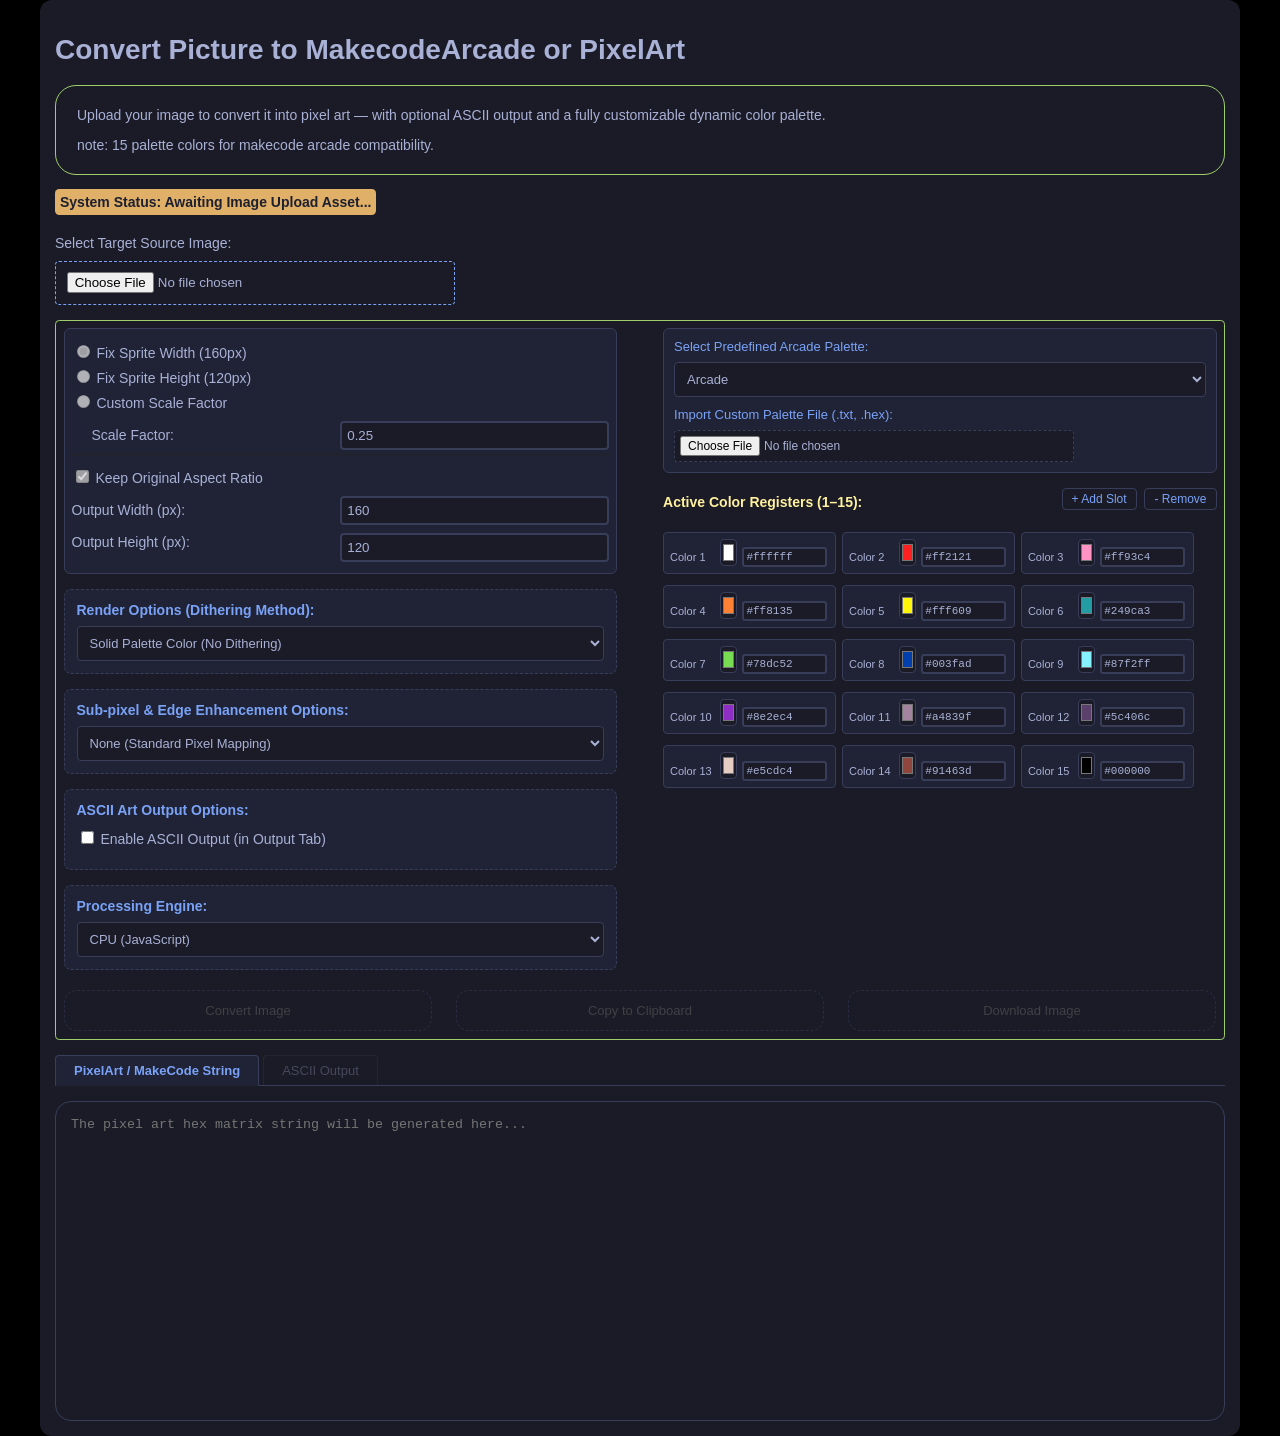
==== index.html @ 79bb74b0 "Add files via upload" ====
<!DOCTYPE html>
<html lang="en">
	<head>
		<meta charset="UTF-8">
		<meta name="viewport" content="width=device-width, initial-scale=1.0">
		<title>convert picture to makecode arcade or pixel art</title>
		<style> html, body { background-color: #000; color: #fff; } </style>
		<link rel="stylesheet" href="style.css">
	</head>
	<body id="body-home">
		<noscript>
			<h1>Convert Picture to MakecodeArcade or PixelArt</h1>
			<br>
			<h2>Note for NoScript User</h2>
			<hr>
			<p>
				this page uses javascript to process pictures and convert them
				to makecode arcade or pixel art with ascii output support
			</p>
		</noscript>
		<script src="htmlinit.js"></script>
		<script type="module" src="app.js"></script>
	</body>
</html>
---- style.css ----
/* style.css — Optimized with display: block/inline/inline-block/none as primary */
*, *::before, *::after { box-sizing: border-box; }

:root {
	--bg-color: #1a1b26;
	--text-color: #a9b1d6;
	--border-color: #383e5a;
	--accent-color: #7aa2f7;
	--terminal-green: #9ece6a;
	--panel-bg: #1f2335;
	--status-bg: #e0af68;
	--status-text: #1d202f;
	--main-font: -apple-system, BlinkMacSystemFont, "Segoe UI", Roboto, Oxygen, Ubuntu, Cantarell, "Open Sans", "Helvetica Neue", sans-serif;
}

body {
	font-family: var(--main-font);
	font-size: 14px;
	padding: 15px;
	border-radius: 12px;
	background-color: var(--bg-color);
	color: var(--text-color);
	max-width: 1200px;
	margin: 0 auto;
	transition: background-color 0.3s ease, color 0.3s ease;
}

input[disabled] { pointer-events: none; cursor: not-allowed; }

/* ============================================================
	 PAGE LOADER
	 ============================================================ */
#page-loader {
	position: fixed;
	top: 0;
	left: 0;
	width: 100%;
	height: 100%;
	background: var(--bg-color);
	z-index: 512;
	display: block;
	transition: opacity 0.5s ease, visibility 0.5s ease;
}

#page-loader > .loader-content {
	position: fixed;
	top: calc(50% - 75px);
	left: 0;
	width: 100%;
	height: 100px;
}

#page-loader > h1 {
	margin: 10px;
}

@keyframes fadeOutOnPageLoaded {
	from { opacity: 1; }
	to { opacity: 0; }
}

@keyframes scaleUpOnPageLoaded {
	to { transform: scale(192%, 192%); }
}

#page-loader.hidden {
	animation: fadeOutOnPageLoaded 0.5s ease-out;
	opacity: 0;
	visibility: hidden;
	pointer-events: none;
}

#page-loader.hidden > .loader-content {
	animation: scaleUpOnPageLoaded 0.5s ease-out;
}

.loader-content {
	text-align: center;
	display: block;
}

.loader-spinner {
	width: 50px;
	height: 50px;
	border: 4px solid var(--border-color);
	border-top: 4px solid var(--accent-color);
	border-radius: 50%;
	animation: spin 1s linear infinite;
	margin: 0 auto 20px auto;
	display: block;
}

.loader-text {
	font-size: 18px;
	font-weight: bold;
	color: var(--accent-color);
	margin-bottom: 8px;
	display: block;
}

.loader-sub {
	font-size: 13px;
	color: var(--text-color);
	opacity: 0.7;
	display: block;
}

@keyframes spin {
	0% { transform: rotate(0deg); }
	100% { transform: rotate(360deg); }
}

#parameters {
	border: 1px solid var(--terminal-green);
	background: var(--bg-color);
	color: var(--text-color);
	margin: 5px 0;
	padding: 7.5px;
	border-radius: 0.3em;
	display: block;
}

#parameters > * {
	margin-bottom: 20px;
	display: block;
}

#parameters > *:last-child { margin-bottom: 0; }

.settings-group { display: block; }

.settings-group::after {
	content: "";
	display: block;
	clear: both;
}

.half {
	display: block;
	float: left;
	width: 48%;
	min-width: 300px;
}

.size-settings-grid {
	background: var(--panel-bg);
	padding: 7px;
	border-radius: 6px;
	border: 1px solid var(--border-color);
	margin-bottom: 15px;
	display: block;
}

.size-settings-grid::after {
	content: "";
	display: block;
	clear: both;
}

.size-settings-grid label {
	margin: 6px 0;
	display: block;
	cursor: pointer;
}

.size-settings-grid label.full-row {
	width: 100%;
	clear: both;
	display: block;
}

.size-settings-grid label:not(.full-row) {
	display: block;
	float: left;
	width: 45%;
	padding-top: 4px;
}

.size-settings-grid input[type="number"] {
	margin: 4px 0;
	display: block;
	float: right;
	width: 50%;
}

.dropdown-selection-group {
	padding: 12px;
	border: 1px dashed var(--border-color);
	border-radius: 0.5em;
	clear: both;
	margin-top: 15px;
	background: var(--panel-bg);
	display: block;
}

.dropdown-label {
	margin-top: 0;
	margin-bottom: 8px;
	font-weight: bold;
	color: var(--accent-color);
	display: block;
}

.custom-dropdown {
	width: 100%;
	background-color: var(--bg-color);
	color: var(--text-color);
	border: 1px solid var(--border-color);
	border-radius: 0.3em;
	padding: 8px;
	font-family: var(--main-font);
	font-size: 13px;
	display: block;
}

.custom-dropdown optgroup {
	font-weight: bold;
	color: var(--accent-color);
	background: var(--panel-bg);
}

.custom-dropdown option {
	color: var(--text-color);
	background: var(--bg-color);
}

.action-buttons {
	display: block;
	width: 100%;
	margin-top: 15px;
	text-align: center;
}

.action-buttons::after {
	content: "";
	display: block;
	clear: both;
}

.action-buttons button {
	display: block;
	float: left;
	width: 32%;
	margin-right: 2%;
	color: var(--text-color);
	background-color: var(--bg-color);
	border: 1px solid var(--border-color);
	border-radius: 1em;
	padding: 12px 8px;
	cursor: pointer;
	font-size: 13px;
	text-align: center;
}

.action-buttons button:last-child {
	margin-right: 0;
	display: block;
}

.action-buttons button:disabled {
	border-color: var(--border-color);
	border-style: dashed;
	color: #666;
	cursor: not-allowed;
	opacity: 0.5;
}

.colorboard {
	display: block;
	float: right;
	width: 48%;
}

.colorboard .colorpad {
	display: block;
	margin-top: 10px;
}

.colorboard .colorpad::after {
	content: "";
	display: block;
	clear: both;
}

.colorboard .colorpad .color-pair {
	display: block;
	float: left;
	width: 31.33%;
	margin: 1% 1% 1% 0;
	background: var(--panel-bg);
	padding: 6px;
	border-radius: 4px;
	border: 1px solid var(--border-color);
}

.colorboard .colorpad .color-pair input[type="color"] {
	padding: 0px;
	width: 1.3em;
	margin-right: 5px;
	display: inline-block;
}

.colorboard .colorpad .color-pair label {
	display: inline-block;
	margin: 0;
	width: 50px;
	font-size: 11px;
	vertical-align: middle;
}

.colorboard .colorpad .color-pair .colortext {
	display: inline-block;
	margin: 0;
	width: calc(100% - 75px);
	font-size: 11px;
	padding: 2px;
	vertical-align: middle;
	font-family: monospace;
}

label { display: block; margin: 10px 0; }

input {
	background-color: var(--bg-color);
	border-color: var(--border-color);
	color: var(--text-color);
	border-style: solid;
	border-radius: 0.3em;
	padding: 5px;
	font-family: var(--main-font);
}

div.tab-panel textarea {
	clear: both;
	display: block;
	border-radius: 1.2em;
	background-color: var(--bg-color);
	color: var(--terminal-green);
	width: 100%;
	padding: 15px;
	min-height: 20rem;
	margin-top: 15px;
	resize: none;
	white-space: pre;
	overflow: auto;
	font-family: monospace;
	border: 1px solid var(--border-color);
}

#status {
	margin-bottom: 10px;
	background-color: var(--status-bg);
	color: var(--status-text);
	padding: 5px;
	border-radius: 0.3em;
	display: inline-block;
	font-weight: bold;
}

#status {
	position: sticky;
	top: 10px;
	z-index: 100;
}

.image-preview-container {
	display: none;
	margin: 20px 0;
	width: 100%;
}

.image-preview-container::after {
	content: "";
	display: block;
	clear: both;
}

.preview-box {
	display: block;
	float: left;
	width: 49%;
	margin-right: 2%;
	background: var(--panel-bg);
	border: 1px dashed var(--accent-color);
	border-radius: 8px;
	padding: 12px;
}

.preview-box:last-child {
	margin-right: 0;
	float: right;
	display: block;
}

.preview-box h3 {
	margin-top: 0;
	margin-bottom: 10px;
	font-size: 13px;
	color: var(--text-color);
	opacity: 0.8;
}

#original-preview-zone {
	width: 100%;
	display: block;
	text-align: center;
}

#original-preview-zone img, canvas {
	width: 100%;
	height: auto;
	object-fit: contain;
	image-rendering: pixelated;
	background-image:
		linear-gradient(45deg, #222 25%, transparent 25%),
		linear-gradient(-45deg, #222 25%, transparent 25%),
		linear-gradient(45deg, transparent 75%, #222 75%),
		linear-gradient(-45deg, transparent 75%, #222 75%);
	background-size: 10px 10px;
	background-position: 0 0, 0 5px, 5px -5px, -5px 0px;
	background-color: #151515;
	border-radius: 4px;
	padding: 5px;
	margin: 0 auto;
	display: block;
}

.resolution-info {
	font-size: 11px;
	color: var(--accent-color);
	background: var(--bg-color);
	padding: 4px 8px;
	border-radius: 4px;
	margin-bottom: 8px;
	border: 1px solid var(--border-color);
	font-family: monospace;
	display: inline-block;
}

div.output {
	display: block;
	width: 100%;
	padding: 0;
	margin: 0;
	border: none;
	text-align: center;
}

body > img:not(.show) {
	position: absolute;
	right: -10000%;
	top: -10000%;
}

#info {
	background-color: var(--bg-color);
	border: 1px solid var(--terminal-green);
	color: var(--text-color);
	margin-bottom: 1em;
	padding: 0.5em 1.5em;
	border-radius: 1.5em;
	display: block;
}

input[type="file"] {
	background-color: var(--bg-color);
	border-color: var(--border-color);
	color: var(--text-color);
	padding: 0.8em;
	border: 1px dashed var(--accent-color);
	display: block;
	margin-bottom: 15px;
	width: 100%;
	max-width: 400px;
}

.palette-loader-container {
	margin-bottom: 15px;
	background: var(--panel-bg);
	padding: 10px;
	border-radius: 6px;
	border: 1px solid var(--border-color);
	display: block;
}

.palette-loader-container label {
	margin: 0 0 8px 0;
	font-size: 13px;
	color: var(--accent-color);
	display: block;
}

.palette-loader-container input[type="file"] {
	margin: 0;
	padding: 5px;
	font-size: 12px;
	border-color: var(--border-color);
	display: block;
}

#notification-popup-overlay {
	display: none;
	position: fixed;
	top: 0;
	left: 0;
	width: 100%;
	height: 100%;
	background: rgba(0, 0, 0, 0.6);
	z-index: 10000;
	backdrop-filter: blur(2px);
	text-align: center;
	padding-top: 50px;
}

.popup-error-card {
	display: inline-block;
	text-align: left;
	background: var(--panel-bg);
	color: var(--accent-color);
	border: 1px solid var(--border-color);
	border-radius: 8px;
	width: 90%;
	max-width: 550px;
	box-shadow: 0 10px 30px rgba(0,0,0,0.7);
	font-family: monospace;
	overflow: hidden;
	animation: slideDownFade 0.3s ease-out;
}

.popup-header {
	background: var(--bg-color);
	padding: 12px 16px;
	font-weight: bold;
	border-bottom: 1px solid var(--border-color);
	display: block;
}

.popup-header::after {
	content: "";
	display: block;
	clear: both;
}

.popup-header span {
	float: left;
	line-height: 24px;
	display: inline-block;
}

.popup-header .popup-close-btn {
	float: right;
	display: inline-block;
}

.popup-body {
	padding: 16px;
	font-size: 13px;
	color: var(--text-color);
	display: block;
}

.popup-controls {
	margin-top: 12px;
	display: block;
}

.popup-toggle-btn {
	background: var(--bg-color);
	color: var(--accent-color);
	border: 1px solid var(--border-color);
	padding: 5px 10px;
	cursor: pointer;
	border-radius: 4px;
	font-size: 11px;
}

.popup-toggle-btn:hover { opacity: 0.9; }

.popup-body textarea#popup-err-stack {
	display: none;
	resize: none;
	background: #0d0d0d;
	padding: 10px;
	border-radius: 4px;
	border: 1px solid #252525;
	overflow-x: auto;
	color: #ff8888;
	font-size: 12px;
	margin-top: 10px;
	width: 100%;
	height: 200px;
	overflow-y: auto;
}

.popup-close-btn {
	background: var(--accent-color);
	color: var(--status-text);
	border: none;
	padding: 6px 14px;
	cursor: pointer;
	font-family: monospace;
	font-weight: bold;
	border-radius: 4px;
	font-size: 12px;
}

.popup-close-btn:hover { opacity: 0.9; }

@keyframes slideDownFade {
	from { transform: translateY(-20px); opacity: 0; }
	to { transform: translateY(0); opacity: 1; }
}

.palette-header-row {
	display: block;
	margin-bottom: 6px;
}

.palette-header-row::after {
	content: "";
	display: block;
	clear: both;
}

.palette-header-row > span {
	float: left;
	line-height: 28px;
	display: inline-block;
}

.palette-action-btns {
	float: right;
	display: inline-block;
}

.palette-slot-btn {
	background: var(--bg-color);
	color: var(--accent-color);
	border: 1px solid var(--border-color);
	border-radius: 4px;
	padding: 3px 9px;
	cursor: pointer;
	font-size: 12px;
	font-family: var(--main-font);
	margin-left: 4px;
}

.palette-slot-btn:disabled {
	opacity: 0.4;
	cursor: not-allowed;
}

.palette-slot-btn:hover:not(:disabled) {
	background: var(--panel-bg);
}

.output-tabs {
	display: block;
	margin-top: 15px;
	border-bottom: 1px solid var(--border-color);
}

.output-tabs::after {
	content: "";
	display: block;
	clear: both;
}

.tab-btn {
	display: block;
	float: left;
	background: var(--bg-color);
	color: var(--text-color);
	border: 1px solid var(--border-color);
	border-bottom: none;
	border-radius: 4px 4px 0 0;
	padding: 7px 18px;
	cursor: pointer;
	font-size: 13px;
	font-family: var(--main-font);
	margin-right: 4px;
	opacity: 0.6;
}

.tab-btn.active {
	background: var(--panel-bg);
	color: var(--accent-color);
	opacity: 1;
	font-weight: bold;
	border-bottom: 1px solid var(--panel-bg);
	margin-bottom: -1px;
	position: relative;
	z-index: 1;
}

.tab-btn:disabled {
	opacity: 0.3;
	cursor: not-allowed;
}

.tab-panel { display: none; }

.tab-panel.active { display: block; }

#ascii-output {
	font-size: 9px;
	line-height: 1.1;
	letter-spacing: 0;
	white-space: pre;
}

#ascii-sub-options {
	margin-top: 8px;
	padding-top: 8px;
	border-top: 1px dashed var(--border-color);
	display: none;
}

#ascii-sub-options label {
	margin: 6px 0 4px 0;
	font-size: 12px;
	color: var(--accent-color);
	display: block;
}

#ascii-width-input {
	width: 80px;
	display: inline-block;
}

/* ==========================================================================
	 RESPONSIVE LAYER (Float & Percentages only)
	 ========================================================================== */

@media (max-width: 960px) {
	body { padding: 10px; }
	#status { position: sticky; top: 10px; z-index: 100; }
	.half, .colorboard {
		float: none;
		width: 100%;
		margin-bottom: 25px;
		display: block;
	}
	.colorboard .colorpad .color-pair {
		width: 31.33%;
		margin: 1%;
		display: block;
	}
	.preview-box {
		float: none;
		width: 100%;
		margin-right: 0;
		margin-bottom: 20px;
		display: block;
	}
}

@media (max-width: 700px) {
	.colorboard .colorpad .color-pair {
		width: 31.33%;
		margin: 6px 3px;
		display: block;
	}
	.action-buttons button {
		width: 100%;
		float: none;
		margin-right: 0;
		margin-bottom: 12px;
		display: block;
	}
	.action-buttons button:last-child {
		margin-bottom: 0;
		display: block;
	}
}

@media (max-width: 480px) {
	.colorboard .colorpad .color-pair {
		width: 48%;
		margin: 6px 3px;
		display: block;
	}
	.size-settings-grid label:not(.full-row) { width: 48%; }
	.size-settings-grid input[type="number"] { width: 48%; }
}

@media (max-width: 340px) {
	body { max-width: 340px; }
	.colorboard .colorpad .color-pair {
		width: 100%;
		margin: 6px 0;
		float: none;
		display: block;
	}
	.size-settings-grid { clear: both; }
	.size-settings-grid label:not(.full-row) {
		float: none;
		width: 100%;
		display: block;
	}
	.size-settings-grid input[type="number"] {
		float: none;
		width: 100%;
		margin-bottom: 10px;
		display: block;
	}
}
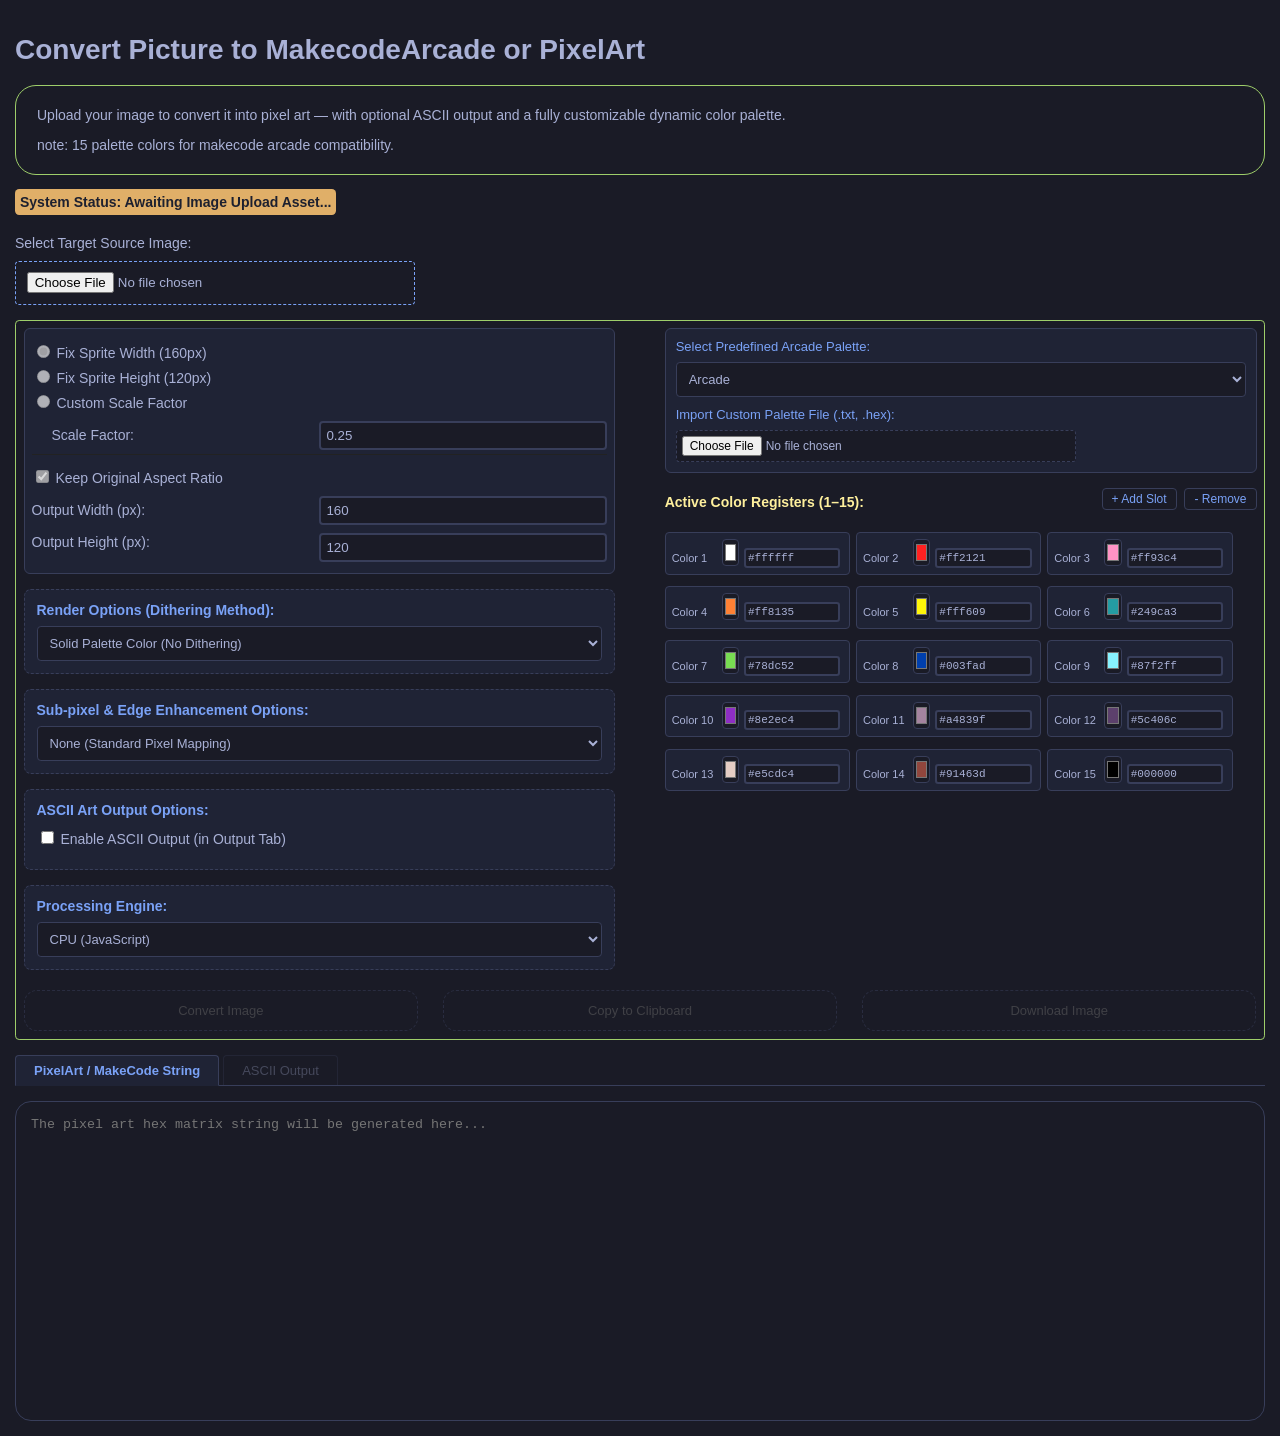
==== commit 81e6cdd1: "Add files via upload" ====
--- a/index.html
+++ b/index.html
@@ -19,6 +19,9 @@
 			</p>
 		</noscript>
 		<script src="htmlinit.js"></script>
-		<script type="module" src="app.js"></script>
+		<script src="matrix-engine.js"></script>
+		<script src="gl-matrix-engine.js"></script>
+		<script src="anim-proc.js"></script>
+		<script src="app.js"></script>
 	</body>
 </html>
--- a/style.css
+++ b/style.css
@@ -17,13 +17,13 @@
 	font-family: var(--main-font);
 	font-size: 14px;
 	padding: 15px;
-	border-radius: 12px;
 	background-color: var(--bg-color);
 	color: var(--text-color);
-	max-width: 1200px;
 	margin: 0 auto;
 	transition: background-color 0.3s ease, color 0.3s ease;
 }
+
+body > h1 { position: relative; z-index: 720; }
 
 input[disabled] { pointer-events: none; cursor: not-allowed; }
 
@@ -34,24 +34,20 @@
 	position: fixed;
 	top: 0;
 	left: 0;
-	width: 100%;
-	height: 100%;
+	width: 128%;
+	height: 128%;
 	background: var(--bg-color);
 	z-index: 512;
-	display: block;
 	transition: opacity 0.5s ease, visibility 0.5s ease;
 }
 
 #page-loader > .loader-content {
 	position: fixed;
-	top: calc(50% - 75px);
+	top: calc(64% - 150px);
 	left: 0;
+	text-align: center;
 	width: 100%;
 	height: 100px;
-}
-
-#page-loader > h1 {
-	margin: 10px;
 }
 
 @keyframes fadeOutOnPageLoaded {
@@ -804,4 +800,10 @@
 		margin-bottom: 10px;
 		display: block;
 	}
+}
+
+*[state="disabled"] {
+	cursor: not-allowed;
+	background-color: var(--bg-color);
+	color: var(--text-color);
 }
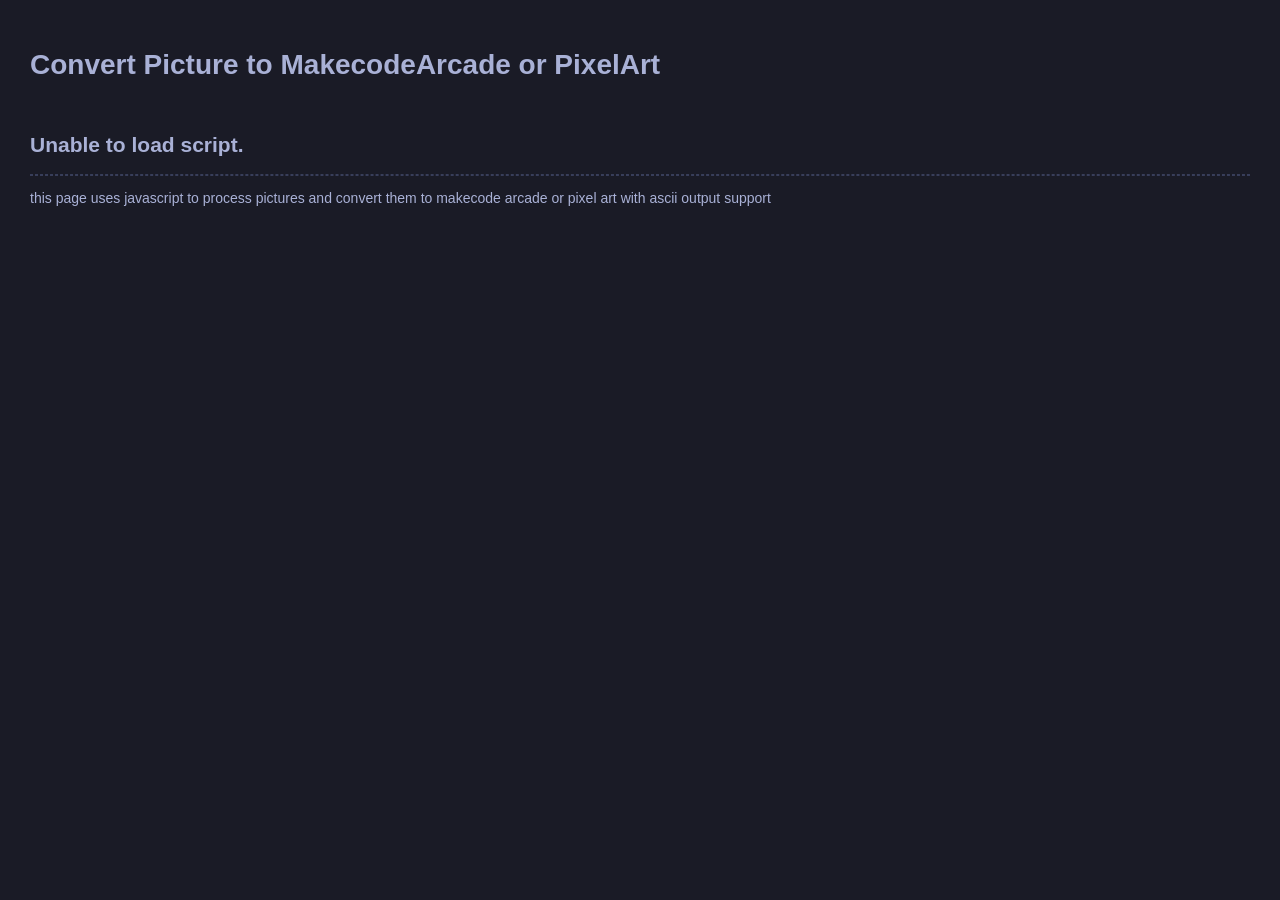
==== commit faa41b55: "Add files via upload" ====
--- a/index.html
+++ b/index.html
@@ -4,20 +4,23 @@
 		<meta charset="UTF-8">
 		<meta name="viewport" content="width=device-width, initial-scale=1.0">
 		<title>convert picture to makecode arcade or pixel art</title>
-		<style> html, body { background-color: #000; color: #fff; } </style>
+		<style> html, body { background-color: #1a1b26; color: #a9b1d6; } body hr { border-style: solid; border-color: #7aa2f7; } </style>
 		<link rel="stylesheet" href="style.css">
 	</head>
-	<body id="body-home">
-		<noscript>
-			<h1>Convert Picture to MakecodeArcade or PixelArt</h1>
+	<body>
+		<h1>Convert Picture to MakecodeArcade or PixelArt</h1>
+		<div id="html-home">
 			<br>
-			<h2>Note for NoScript User</h2>
+			<h2>Unable to load script.</h2>
 			<hr>
 			<p>
 				this page uses javascript to process pictures and convert them
 				to makecode arcade or pixel art with ascii output support
 			</p>
-		</noscript>
+			<noscript>
+				<p>for NoScript user.</p>
+			</noscript>
+		</div><!---->
 		<script src="htmlinit.js"></script>
 		<script src="matrix-engine.js"></script>
 		<script src="gl-matrix-engine.js"></script>
--- a/style.css
+++ b/style.css
@@ -10,10 +10,11 @@
 	--panel-bg: #1f2335;
 	--status-bg: #e0af68;
 	--status-text: #1d202f;
-	--main-font: -apple-system, BlinkMacSystemFont, "Segoe UI", Roboto, Oxygen, Ubuntu, Cantarell, "Open Sans", "Helvetica Neue", sans-serif;
-}
-
-body {
+	--main-font: -apple-system, BlinkMacSystemFont, "Segoe UI", Roboto, Oxygen, Ubuntu, Cantarell, "Noto Sans", "Open Sans", "Helvetica Neue", sans-serif;
+	--main-mono-font: Consolas, Monaco, "Lucida Console", "Liberation Mono", "Noto Sans Mono", "Open Sans Mono", "DejaVu Sans Mono", "Bitstream Vera Sans Mono", Courier, "Courier New", monospace;
+}
+
+html, body, div#html-home {
 	font-family: var(--main-font);
 	font-size: 14px;
 	padding: 15px;
@@ -23,9 +24,33 @@
 	transition: background-color 0.3s ease, color 0.3s ease;
 }
 
+body hr {
+	border-style: solid;
+	border-color: #7aa2f7;
+}
+
+div hr {
+	border-style: dashed;
+	border-color: #383e5a;
+}
+
+div#html-home { padding: 0;}
+
 body > h1 { position: relative; z-index: 720; }
 
 input[disabled] { pointer-events: none; cursor: not-allowed; }
+
+input[type="file"] {
+	background-color: var(--panel-color);
+	border-color: var(--border-color);
+	color: var(--text-color);
+	padding: 0.8em;
+	border: 1px dashed var(--accent-color);
+	display: block;
+	margin-bottom: 15px;
+	width: 100%;
+	max-width: 400px;
+}
 
 /* ============================================================
 	 PAGE LOADER
@@ -157,6 +182,7 @@
 	margin: 6px 0;
 	display: block;
 	cursor: pointer;
+	width: 45%;
 }
 
 .size-settings-grid label.full-row {
@@ -176,7 +202,19 @@
 	margin: 4px 0;
 	display: block;
 	float: right;
-	width: 50%;
+	max-width: 100%;
+	width: 45%;
+}
+
+.size-settings-grid input[type="file"] {
+	margin: 0;
+	padding: 5px;
+	font-size: 12px;
+	border-color: var(--border-color);
+	display: block;
+	float: right;
+	max-width: 100%;
+	width: 45%;
 }
 
 .dropdown-selection-group {
@@ -198,6 +236,7 @@
 }
 
 .custom-dropdown {
+	max-width: 100%;
 	width: 100%;
 	background-color: var(--bg-color);
 	color: var(--text-color);
@@ -281,7 +320,7 @@
 .colorboard .colorpad .color-pair {
 	display: block;
 	float: left;
-	width: 31.33%;
+	width: 17.33%;
 	margin: 1% 1% 1% 0;
 	background: var(--panel-bg);
 	padding: 6px;
@@ -311,7 +350,7 @@
 	font-size: 11px;
 	padding: 2px;
 	vertical-align: middle;
-	font-family: monospace;
+	font-family: var(--main-mono-font);
 }
 
 label { display: block; margin: 10px 0; }
@@ -339,7 +378,7 @@
 	resize: none;
 	white-space: pre;
 	overflow: auto;
-	font-family: monospace;
+	font-family: var(--main-mono-font);
 	border: 1px solid var(--border-color);
 }
 
@@ -429,7 +468,7 @@
 	border-radius: 4px;
 	margin-bottom: 8px;
 	border: 1px solid var(--border-color);
-	font-family: monospace;
+	font-family: var(--main-mono-font);
 	display: inline-block;
 }
 
@@ -456,18 +495,6 @@
 	padding: 0.5em 1.5em;
 	border-radius: 1.5em;
 	display: block;
-}
-
-input[type="file"] {
-	background-color: var(--bg-color);
-	border-color: var(--border-color);
-	color: var(--text-color);
-	padding: 0.8em;
-	border: 1px dashed var(--accent-color);
-	display: block;
-	margin-bottom: 15px;
-	width: 100%;
-	max-width: 400px;
 }
 
 .palette-loader-container {
@@ -518,7 +545,7 @@
 	width: 90%;
 	max-width: 550px;
 	box-shadow: 0 10px 30px rgba(0,0,0,0.7);
-	font-family: monospace;
+	font-family: var(--main-mono-font);
 	overflow: hidden;
 	animation: slideDownFade 0.3s ease-out;
 }
@@ -573,6 +600,7 @@
 .popup-toggle-btn:hover { opacity: 0.9; }
 
 .popup-body textarea#popup-err-stack {
+	font-family: var(--main-mono-font);
 	display: none;
 	resize: none;
 	background: #0d0d0d;
@@ -594,7 +622,7 @@
 	border: none;
 	padding: 6px 14px;
 	cursor: pointer;
-	font-family: monospace;
+	font-family: var(--main-mono-font);
 	font-weight: bold;
 	border-radius: 4px;
 	font-size: 12px;
@@ -728,9 +756,34 @@
 	 RESPONSIVE LAYER (Float & Percentages only)
 	 ========================================================================== */
 
+@media (max-width: 1810px) {
+	.colorboard .colorpad .color-pair {
+		display: block;
+		float: left;
+		width: 21.33%;
+		margin: 1% 1% 1% 0;
+		background: var(--panel-bg);
+		padding: 6px;
+		border-radius: 4px;
+		border: 1px solid var(--border-color);
+	}
+}
+
+@media (max-width: 1410px) {
+	.colorboard .colorpad .color-pair {
+		display: block;
+		float: left;
+		width: 31.33%;
+		margin: 1% 1% 1% 0;
+		background: var(--panel-bg);
+		padding: 6px;
+		border-radius: 4px;
+		border: 1px solid var(--border-color);
+	}
+}
+
 @media (max-width: 960px) {
 	body { padding: 10px; }
-	#status { position: sticky; top: 10px; z-index: 100; }
 	.half, .colorboard {
 		float: none;
 		width: 100%;
@@ -777,10 +830,10 @@
 		display: block;
 	}
 	.size-settings-grid label:not(.full-row) { width: 48%; }
-	.size-settings-grid input[type="number"] { width: 48%; }
-}
-
-@media (max-width: 340px) {
+	.size-settings-grid input[type="number"], .size-settings-grid input[type="file"] { width: 48%; }
+}
+
+@media (max-width: 380px) {
 	body { max-width: 340px; }
 	.colorboard .colorpad .color-pair {
 		width: 100%;
@@ -788,17 +841,17 @@
 		float: none;
 		display: block;
 	}
-	.size-settings-grid { clear: both; }
-	.size-settings-grid label:not(.full-row) {
+	.size-settings-grid, .dropdown-selection-group { clear: both; display: block; width: 100%; }
+	.size-settings-grid label:not(.full-row), .dropdown-selection-group label {
 		float: none;
+		display: inline;
 		width: 100%;
-		display: block;
-	}
-	.size-settings-grid input[type="number"] {
+	}
+	.size-settings-grid input[type="number"], .size-settings-grid input[type="file"] {
 		float: none;
-		width: 100%;
+		display: inline;
+		width: 80%;
 		margin-bottom: 10px;
-		display: block;
 	}
 }
 
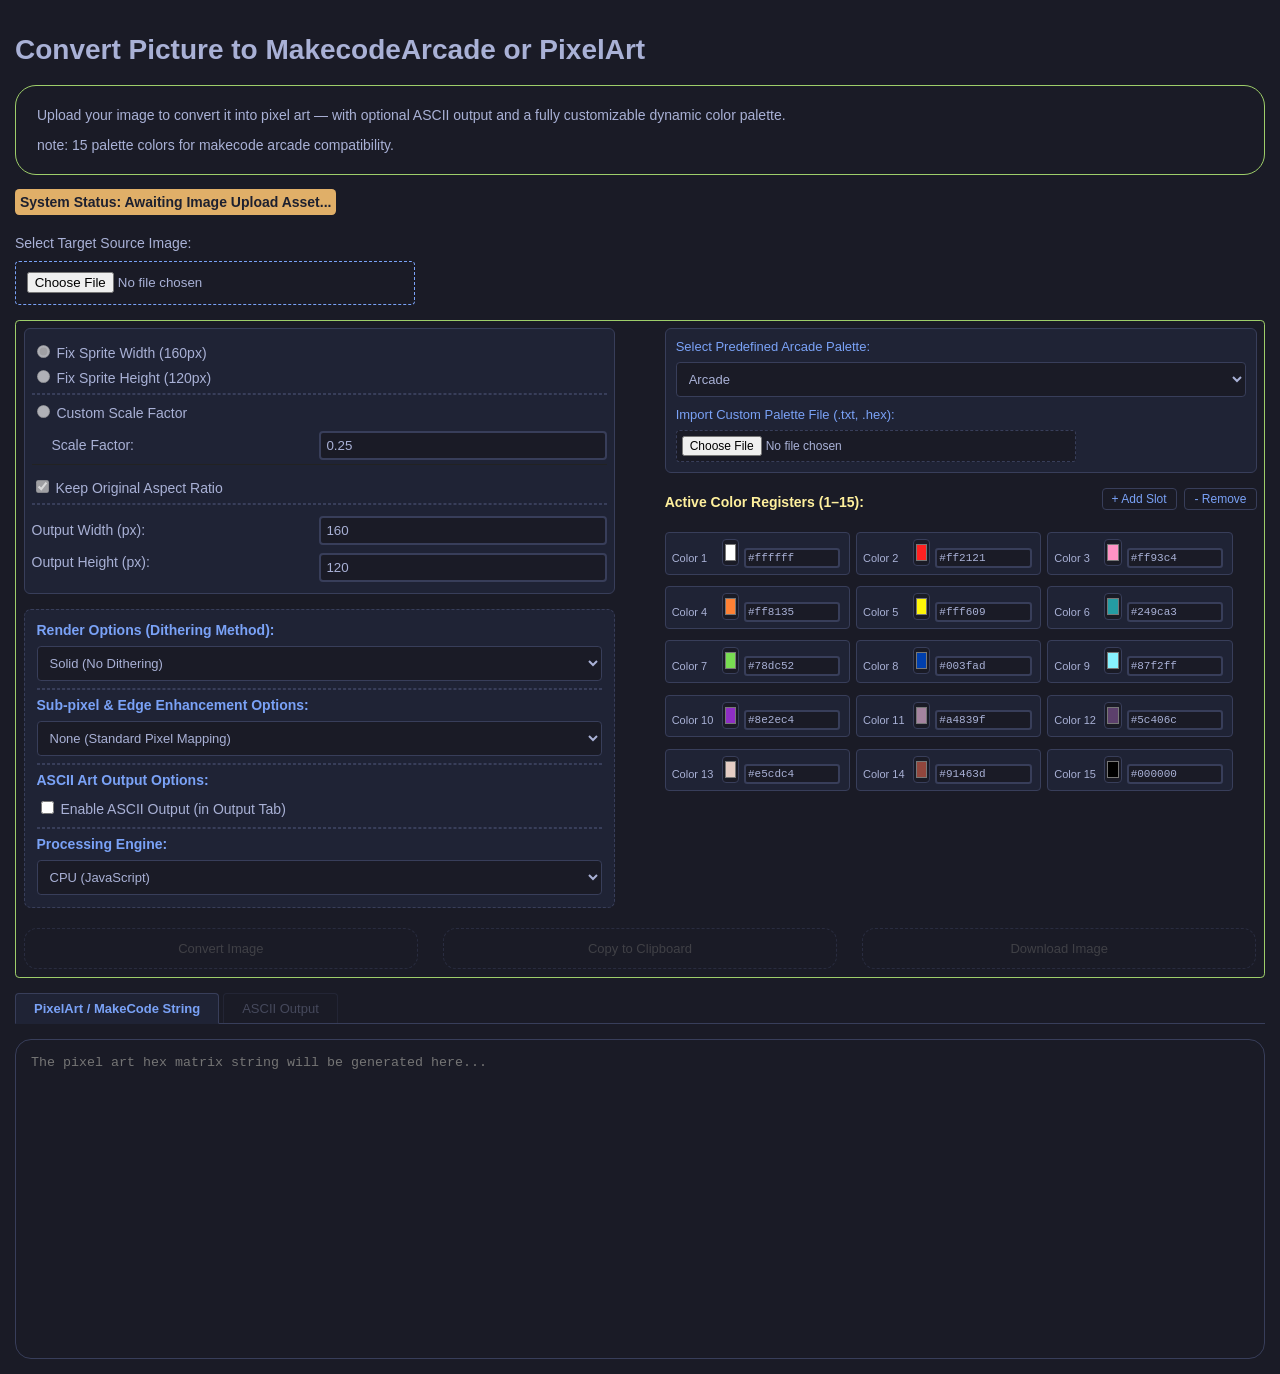
==== commit b0659cf9: "Add files via upload" ====
--- a/index.html
+++ b/index.html
@@ -7,20 +7,19 @@
 		<style> html, body { background-color: #1a1b26; color: #a9b1d6; } body hr { border-style: solid; border-color: #7aa2f7; } </style>
 		<link rel="stylesheet" href="style.css">
 	</head>
-	<body>
+	<body id="body-home">
 		<h1>Convert Picture to MakecodeArcade or PixelArt</h1>
 		<div id="html-home">
-			<br>
-			<h2>Unable to load script.</h2>
-			<hr>
-			<p>
-				this page uses javascript to process pictures and convert them
-				to makecode arcade or pixel art with ascii output support
-			</p>
 			<noscript>
-				<p>for NoScript user.</p>
+				<br>
+				<h2>Note for NoScript User</h2>
+				<hr>
+				<p>
+					this page uses javascript to process pictures and convert them
+					to makecode arcade or pixel art with ascii output support
+				</p>
 			</noscript>
-		</div><!---->
+		</div>
 		<script src="htmlinit.js"></script>
 		<script src="matrix-engine.js"></script>
 		<script src="gl-matrix-engine.js"></script>
--- a/style.css
+++ b/style.css
@@ -10,11 +10,11 @@
 	--panel-bg: #1f2335;
 	--status-bg: #e0af68;
 	--status-text: #1d202f;
-	--main-font: -apple-system, BlinkMacSystemFont, "Segoe UI", Roboto, Oxygen, Ubuntu, Cantarell, "Noto Sans", "Open Sans", "Helvetica Neue", sans-serif;
+	--main-font: -apple-system, BlinkMacSystemFont, "Segoe UI", Roboto, Oxygen, Ubuntu, Cantarell, "Open Sans", "Helvetica Neue", sans-serif;
 	--main-mono-font: Consolas, Monaco, "Lucida Console", "Liberation Mono", "Noto Sans Mono", "Open Sans Mono", "DejaVu Sans Mono", "Bitstream Vera Sans Mono", Courier, "Courier New", monospace;
 }
 
-html, body, div#html-home {
+body {
 	font-family: var(--main-font);
 	font-size: 14px;
 	padding: 15px;
@@ -24,6 +24,8 @@
 	transition: background-color 0.3s ease, color 0.3s ease;
 }
 
+body > h1 { position: relative; z-index: 720; }
+
 body hr {
 	border-style: solid;
 	border-color: #7aa2f7;
@@ -34,23 +36,7 @@
 	border-color: #383e5a;
 }
 
-div#html-home { padding: 0;}
-
-body > h1 { position: relative; z-index: 720; }
-
 input[disabled] { pointer-events: none; cursor: not-allowed; }
-
-input[type="file"] {
-	background-color: var(--panel-color);
-	border-color: var(--border-color);
-	color: var(--text-color);
-	padding: 0.8em;
-	border: 1px dashed var(--accent-color);
-	display: block;
-	margin-bottom: 15px;
-	width: 100%;
-	max-width: 400px;
-}
 
 /* ============================================================
 	 PAGE LOADER
@@ -182,7 +168,6 @@
 	margin: 6px 0;
 	display: block;
 	cursor: pointer;
-	width: 45%;
 }
 
 .size-settings-grid label.full-row {
@@ -202,19 +187,7 @@
 	margin: 4px 0;
 	display: block;
 	float: right;
-	max-width: 100%;
-	width: 45%;
-}
-
-.size-settings-grid input[type="file"] {
-	margin: 0;
-	padding: 5px;
-	font-size: 12px;
-	border-color: var(--border-color);
-	display: block;
-	float: right;
-	max-width: 100%;
-	width: 45%;
+	width: 50%;
 }
 
 .dropdown-selection-group {
@@ -236,7 +209,6 @@
 }
 
 .custom-dropdown {
-	max-width: 100%;
 	width: 100%;
 	background-color: var(--bg-color);
 	color: var(--text-color);
@@ -320,7 +292,7 @@
 .colorboard .colorpad .color-pair {
 	display: block;
 	float: left;
-	width: 17.33%;
+	width: 31.33%;
 	margin: 1% 1% 1% 0;
 	background: var(--panel-bg);
 	padding: 6px;
@@ -497,6 +469,18 @@
 	display: block;
 }
 
+input[type="file"] {
+	background-color: var(--bg-color);
+	border-color: var(--border-color);
+	color: var(--text-color);
+	padding: 0.8em;
+	border: 1px dashed var(--accent-color);
+	display: block;
+	margin-bottom: 15px;
+	width: 100%;
+	max-width: 400px;
+}
+
 .palette-loader-container {
 	margin-bottom: 15px;
 	background: var(--panel-bg);
@@ -600,7 +584,6 @@
 .popup-toggle-btn:hover { opacity: 0.9; }
 
 .popup-body textarea#popup-err-stack {
-	font-family: var(--main-mono-font);
 	display: none;
 	resize: none;
 	background: #0d0d0d;
@@ -756,34 +739,9 @@
 	 RESPONSIVE LAYER (Float & Percentages only)
 	 ========================================================================== */
 
-@media (max-width: 1810px) {
-	.colorboard .colorpad .color-pair {
-		display: block;
-		float: left;
-		width: 21.33%;
-		margin: 1% 1% 1% 0;
-		background: var(--panel-bg);
-		padding: 6px;
-		border-radius: 4px;
-		border: 1px solid var(--border-color);
-	}
-}
-
-@media (max-width: 1410px) {
-	.colorboard .colorpad .color-pair {
-		display: block;
-		float: left;
-		width: 31.33%;
-		margin: 1% 1% 1% 0;
-		background: var(--panel-bg);
-		padding: 6px;
-		border-radius: 4px;
-		border: 1px solid var(--border-color);
-	}
-}
-
 @media (max-width: 960px) {
 	body { padding: 10px; }
+	#status { position: sticky; top: 10px; z-index: 100; }
 	.half, .colorboard {
 		float: none;
 		width: 100%;
@@ -830,10 +788,10 @@
 		display: block;
 	}
 	.size-settings-grid label:not(.full-row) { width: 48%; }
-	.size-settings-grid input[type="number"], .size-settings-grid input[type="file"] { width: 48%; }
-}
-
-@media (max-width: 380px) {
+	.size-settings-grid input[type="number"] { width: 48%; }
+}
+
+@media (max-width: 340px) {
 	body { max-width: 340px; }
 	.colorboard .colorpad .color-pair {
 		width: 100%;
@@ -841,17 +799,17 @@
 		float: none;
 		display: block;
 	}
-	.size-settings-grid, .dropdown-selection-group { clear: both; display: block; width: 100%; }
-	.size-settings-grid label:not(.full-row), .dropdown-selection-group label {
+	.size-settings-grid { clear: both; }
+	.size-settings-grid label:not(.full-row) {
 		float: none;
-		display: inline;
 		width: 100%;
-	}
-	.size-settings-grid input[type="number"], .size-settings-grid input[type="file"] {
+		display: block;
+	}
+	.size-settings-grid input[type="number"] {
 		float: none;
-		display: inline;
-		width: 80%;
+		width: 100%;
 		margin-bottom: 10px;
+		display: block;
 	}
 }
 
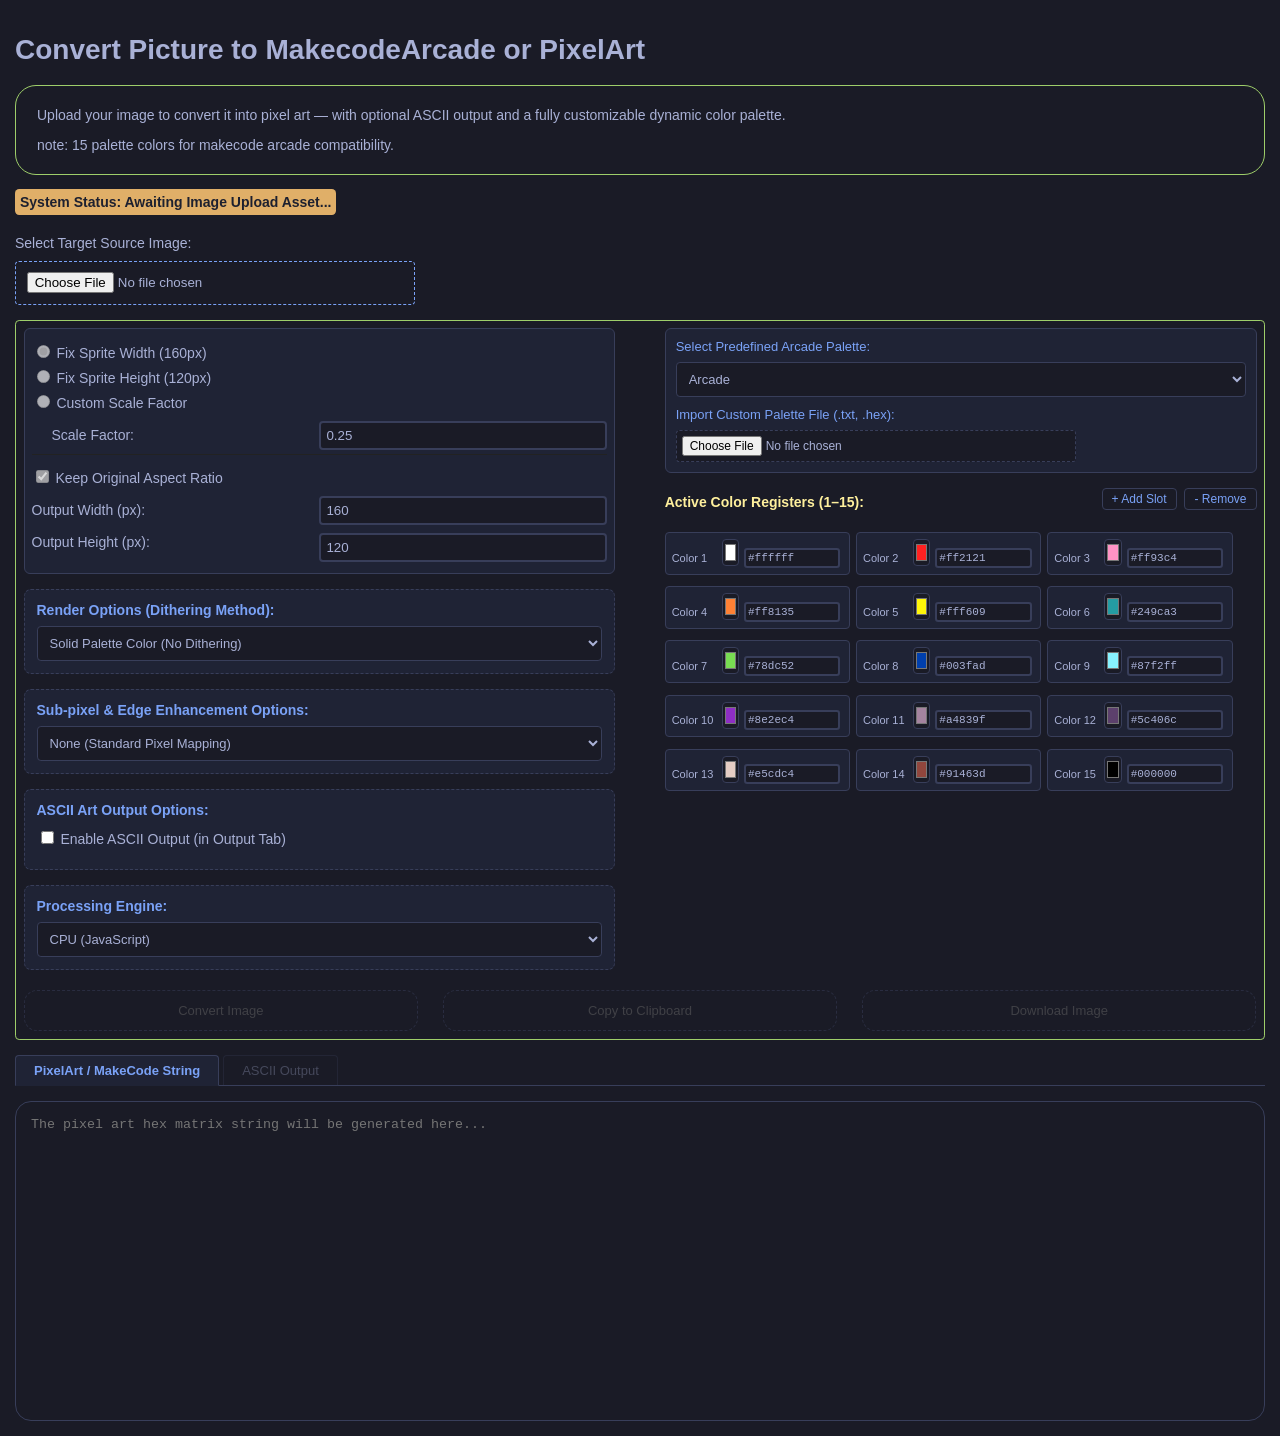
==== commit 3297fa83: "Add files via upload" ====
--- a/index.html
+++ b/index.html
@@ -4,22 +4,20 @@
 		<meta charset="UTF-8">
 		<meta name="viewport" content="width=device-width, initial-scale=1.0">
 		<title>convert picture to makecode arcade or pixel art</title>
-		<style> html, body { background-color: #1a1b26; color: #a9b1d6; } body hr { border-style: solid; border-color: #7aa2f7; } </style>
+		<style> html, body { background-color: #000; color: #fff; } </style>
 		<link rel="stylesheet" href="style.css">
 	</head>
 	<body id="body-home">
-		<h1>Convert Picture to MakecodeArcade or PixelArt</h1>
-		<div id="html-home">
-			<noscript>
-				<br>
-				<h2>Note for NoScript User</h2>
-				<hr>
-				<p>
-					this page uses javascript to process pictures and convert them
-					to makecode arcade or pixel art with ascii output support
-				</p>
-			</noscript>
-		</div>
+		<noscript>
+			<h1>Convert Picture to MakecodeArcade or PixelArt</h1>
+			<br>
+			<h2>Note for NoScript User</h2>
+			<hr>
+			<p>
+				this page uses javascript to process pictures and convert them
+				to makecode arcade or pixel art with ascii output support
+			</p>
+		</noscript>
 		<script src="htmlinit.js"></script>
 		<script src="matrix-engine.js"></script>
 		<script src="gl-matrix-engine.js"></script>
--- a/style.css
+++ b/style.css
@@ -25,16 +25,6 @@
 }
 
 body > h1 { position: relative; z-index: 720; }
-
-body hr {
-	border-style: solid;
-	border-color: #7aa2f7;
-}
-
-div hr {
-	border-style: dashed;
-	border-color: #383e5a;
-}
 
 input[disabled] { pointer-events: none; cursor: not-allowed; }
 
@@ -513,7 +503,7 @@
 	width: 100%;
 	height: 100%;
 	background: rgba(0, 0, 0, 0.6);
-	z-index: 10000;
+	z-index: 1024;
 	backdrop-filter: blur(2px);
 	text-align: center;
 	padding-top: 50px;
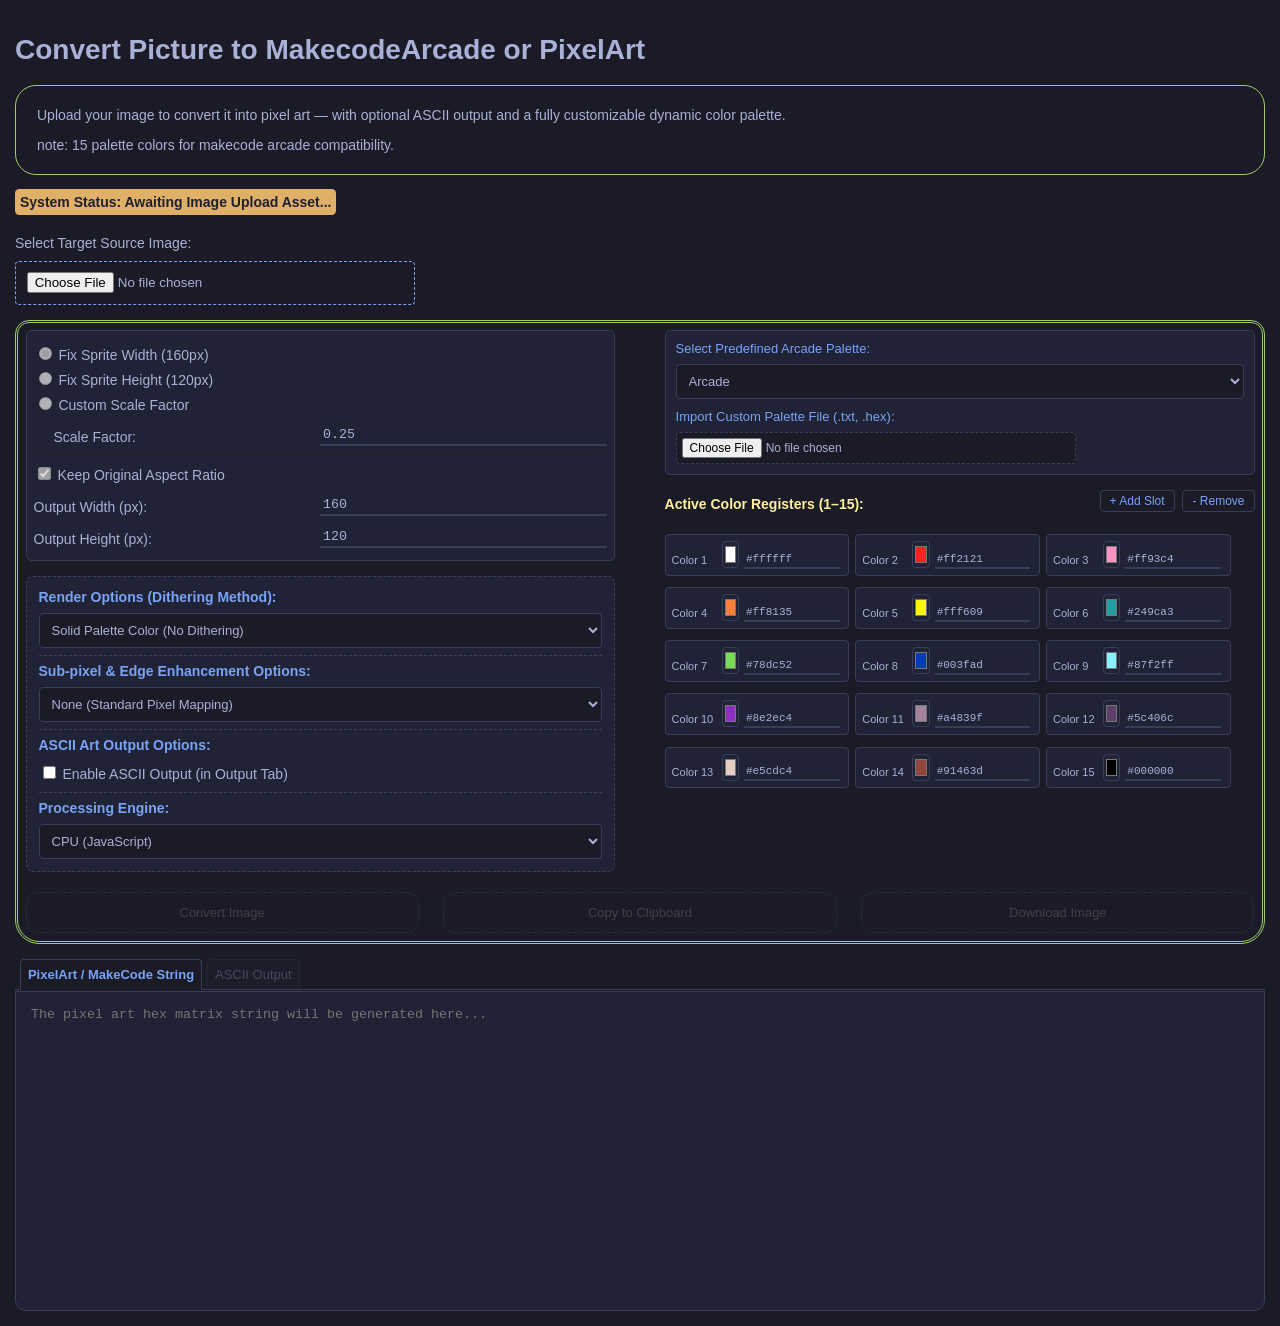
==== commit 4c38901e: "Add files via upload" ====
--- a/index.html
+++ b/index.html
@@ -4,10 +4,10 @@
 		<meta charset="UTF-8">
 		<meta name="viewport" content="width=device-width, initial-scale=1.0">
 		<title>convert picture to makecode arcade or pixel art</title>
-		<style> html, body { background-color: #000; color: #fff; } </style>
+		<style> html, body { background-color: #1a1b26; color: #a9b1d6; } body hr { border-style: none; border-top-style: solid; border-color: #7aa2f7; } </style>
 		<link rel="stylesheet" href="style.css">
 	</head>
-	<body id="body-home">
+	<body>
 		<noscript>
 			<h1>Convert Picture to MakecodeArcade or PixelArt</h1>
 			<br>
--- a/style.css
+++ b/style.css
@@ -25,6 +25,18 @@
 }
 
 body > h1 { position: relative; z-index: 720; }
+
+body hr {
+	border-style: none;
+	border-top-style: solid;
+	border-color: #7aa2f7;
+}
+
+div hr {
+	border-style: none;
+	border-top-style: dashed;
+	border-color: #383e5a;
+}
 
 input[disabled] { pointer-events: none; cursor: not-allowed; }
 
@@ -73,18 +85,19 @@
 
 .loader-content {
 	text-align: center;
-	display: block;
+	display: inline-block;
 }
 
 .loader-spinner {
 	width: 50px;
 	height: 50px;
-	border: 4px solid var(--border-color);
+	border: 4px double var(--border-color);
 	border-top: 4px solid var(--accent-color);
+	border-bottom: 4px solid var(--accent-color);
 	border-radius: 50%;
 	animation: spin 1s linear infinite;
 	margin: 0 auto 20px auto;
-	display: block;
+	display: inline-block;
 }
 
 .loader-text {
@@ -108,12 +121,12 @@
 }
 
 #parameters {
-	border: 1px solid var(--terminal-green);
+	border: 3px double var(--terminal-green);
 	background: var(--bg-color);
 	color: var(--text-color);
 	margin: 5px 0;
 	padding: 7.5px;
-	border-radius: 0.3em;
+	border-radius: 1em 1em 1.72em 1.72em;
 	display: block;
 }
 
@@ -174,10 +187,11 @@
 }
 
 .size-settings-grid input[type="number"] {
-	margin: 4px 0;
+	margin: 5px 0;
 	display: block;
 	float: right;
 	width: 50%;
+	font-family: var(--main-mono-font);
 }
 
 .dropdown-selection-group {
@@ -292,8 +306,10 @@
 
 .colorboard .colorpad .color-pair input[type="color"] {
 	padding: 0px;
+	border-radius: 0.3em;
 	width: 1.3em;
 	margin-right: 5px;
+	border-style: solid;
 	display: inline-block;
 }
 
@@ -318,25 +334,26 @@
 label { display: block; margin: 10px 0; }
 
 input {
-	background-color: var(--bg-color);
+	background-color: transparent/*var(--bg-color)*/;
 	border-color: var(--border-color);
 	color: var(--text-color);
-	border-style: solid;
-	border-radius: 0.3em;
-	padding: 5px;
+	border-style: none;
+	border-bottom-style: solid;
+	/*border-radius: 0.3em;*/
+	padding: 2.5px;
 	font-family: var(--main-font);
 }
 
 div.tab-panel textarea {
 	clear: both;
 	display: block;
-	border-radius: 1.2em;
-	background-color: var(--bg-color);
+	border-radius: 0.0em 0.0em 0.8em 0.8em;
+	background-color: var(--panel-bg);
 	color: var(--terminal-green);
 	width: 100%;
 	padding: 15px;
 	min-height: 20rem;
-	margin-top: 15px;
+	margin-top: 1px;
 	resize: none;
 	white-space: pre;
 	overflow: auto;
@@ -466,6 +483,7 @@
 	padding: 0.8em;
 	border: 1px dashed var(--accent-color);
 	display: block;
+	border-radius: 0.3em;
 	margin-bottom: 15px;
 	width: 100%;
 	max-width: 400px;
@@ -666,26 +684,26 @@
 .tab-btn {
 	display: block;
 	float: left;
-	background: var(--bg-color);
+	background: var(--panel-bg);
 	color: var(--text-color);
 	border: 1px solid var(--border-color);
 	border-bottom: none;
 	border-radius: 4px 4px 0 0;
-	padding: 7px 18px;
+	padding: 7px;
 	cursor: pointer;
 	font-size: 13px;
 	font-family: var(--main-font);
-	margin-right: 4px;
+	margin-left: 0.38em;
+	margin-bottom: -0.9px;
 	opacity: 0.6;
 }
 
 .tab-btn.active {
-	background: var(--panel-bg);
+	background: var(--bg-color);
 	color: var(--accent-color);
 	opacity: 1;
 	font-weight: bold;
-	border-bottom: 1px solid var(--panel-bg);
-	margin-bottom: -1px;
+	border-bottom: 1px solid var(--bg-color);
 	position: relative;
 	z-index: 1;
 }
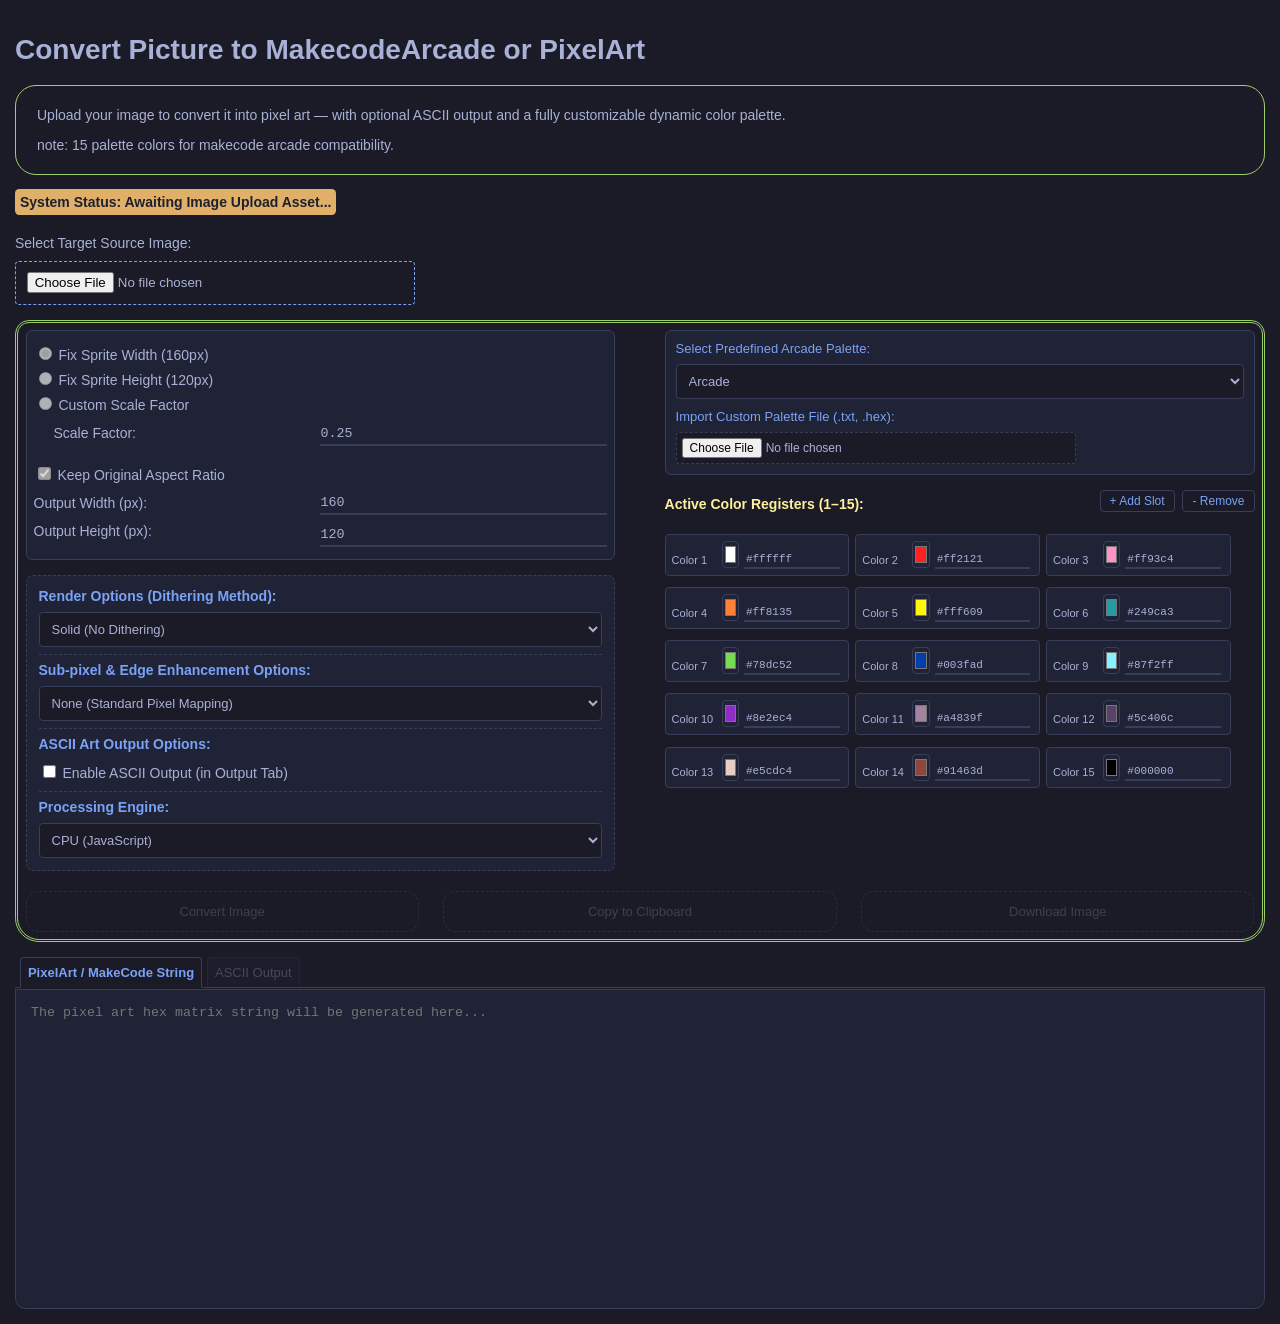
==== commit 197c72d5: "Add files via upload" ====
--- a/index.html
+++ b/index.html
@@ -19,9 +19,10 @@
 			</p>
 		</noscript>
 		<script src="htmlinit.js"></script>
+		<script src="inititem.js"></script>
 		<script src="matrix-engine.js"></script>
 		<script src="gl-matrix-engine.js"></script>
-		<script src="anim-proc.js"></script>
+		<script src="animproc.js"></script>
 		<script src="app.js"></script>
 	</body>
 </html>
--- a/style.css
+++ b/style.css
@@ -183,11 +183,13 @@
 	display: block;
 	float: left;
 	width: 45%;
-	padding-top: 4px;
+	padding-top: 0px;
 }
 
 .size-settings-grid input[type="number"] {
 	margin: 5px 0;
+	padding: 3.25px 0;
+	padding-top: 1.25px;
 	display: block;
 	float: right;
 	width: 50%;
@@ -330,6 +332,8 @@
 	vertical-align: middle;
 	font-family: var(--main-mono-font);
 }
+
+option.hidden { display: none; }
 
 label { display: block; margin: 10px 0; }
 
